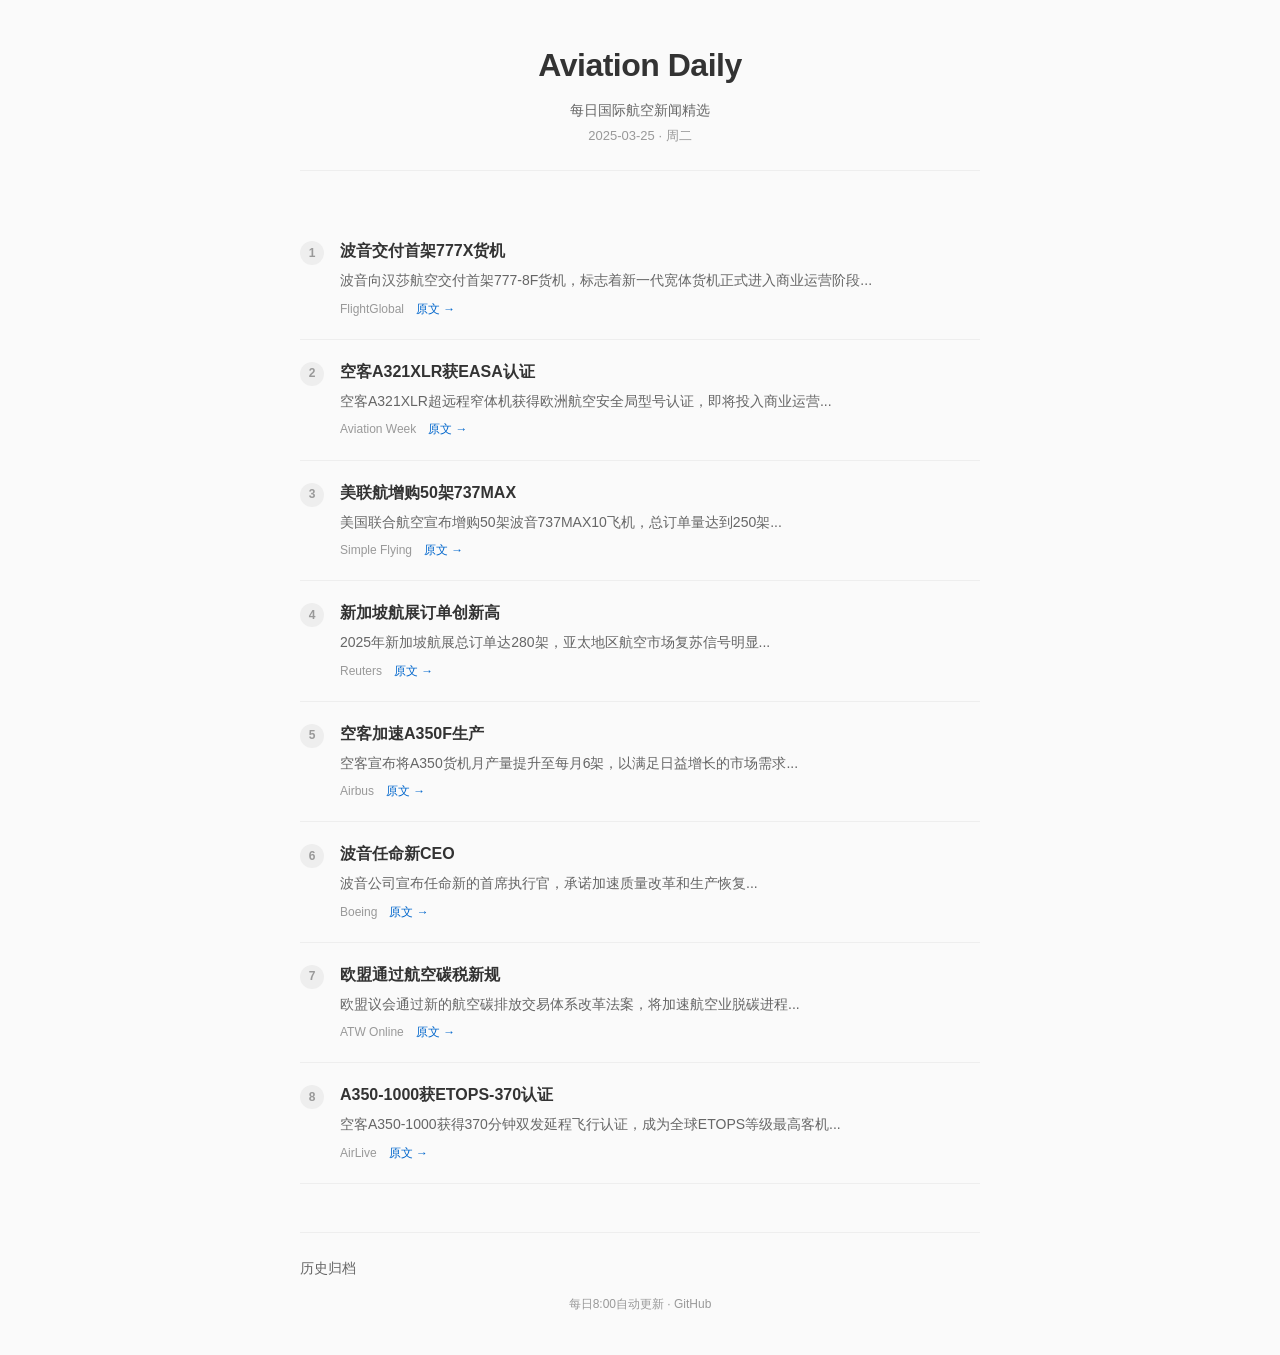
==== index.html @ 0e116942 "Initial commit: Aviation Daily - automated aviation news report" ====
<!DOCTYPE html>
<html lang="zh-CN">
<head>
    <meta charset="UTF-8">
    <meta name="viewport" content="width=device-width, initial-scale=1.0">
    <title>Aviation Daily - 示例</title>
    <link rel="stylesheet" href="static/style.css">
</head>
<body>
    <div class="container">
        <header>
            <h1>Aviation Daily</h1>
            <p class="subtitle">每日国际航空新闻精选</p>
            <p class="date">2025-03-25 · 周二</p>
        </header>
        
        <main>
            <article class="news-item">
                <span class="news-num">1</span>
                <div class="news-content">
                    <h2 class="news-title">
                        <a href="https://flightglobal.com" target="_blank" rel="noopener">波音交付首架777X货机</a>
                    </h2>
                    <p class="news-summary">波音向汉莎航空交付首架777-8F货机，标志着新一代宽体货机正式进入商业运营阶段...</p>
                    <div class="news-meta">
                        <span class="source">FlightGlobal</span>
                        <a href="https://flightglobal.com" class="original-link" target="_blank" rel="noopener">原文 →</a>
                    </div>
                </div>
            </article>
            
            <article class="news-item">
                <span class="news-num">2</span>
                <div class="news-content">
                    <h2 class="news-title">
                        <a href="https://aviationweek.com" target="_blank" rel="noopener">空客A321XLR获EASA认证</a>
                    </h2>
                    <p class="news-summary">空客A321XLR超远程窄体机获得欧洲航空安全局型号认证，即将投入商业运营...</p>
                    <div class="news-meta">
                        <span class="source">Aviation Week</span>
                        <a href="https://aviationweek.com" class="original-link" target="_blank" rel="noopener">原文 →</a>
                    </div>
                </div>
            </article>
            
            <article class="news-item">
                <span class="news-num">3</span>
                <div class="news-content">
                    <h2 class="news-title">
                        <a href="https://simpleflying.com" target="_blank" rel="noopener">美联航增购50架737MAX</a>
                    </h2>
                    <p class="news-summary">美国联合航空宣布增购50架波音737MAX10飞机，总订单量达到250架...</p>
                    <div class="news-meta">
                        <span class="source">Simple Flying</span>
                        <a href="https://simpleflying.com" class="original-link" target="_blank" rel="noopener">原文 →</a>
                    </div>
                </div>
            </article>
            
            <article class="news-item">
                <span class="news-num">4</span>
                <div class="news-content">
                    <h2 class="news-title">
                        <a href="https://reuters.com" target="_blank" rel="noopener">新加坡航展订单创新高</a>
                    </h2>
                    <p class="news-summary">2025年新加坡航展总订单达280架，亚太地区航空市场复苏信号明显...</p>
                    <div class="news-meta">
                        <span class="source">Reuters</span>
                        <a href="https://reuters.com" class="original-link" target="_blank" rel="noopener">原文 →</a>
                    </div>
                </div>
            </article>
            
            <article class="news-item">
                <span class="news-num">5</span>
                <div class="news-content">
                    <h2 class="news-title">
                        <a href="https://airbus.com" target="_blank" rel="noopener">空客加速A350F生产</a>
                    </h2>
                    <p class="news-summary">空客宣布将A350货机月产量提升至每月6架，以满足日益增长的市场需求...</p>
                    <div class="news-meta">
                        <span class="source">Airbus</span>
                        <a href="https://airbus.com" class="original-link" target="_blank" rel="noopener">原文 →</a>
                    </div>
                </div>
            </article>
            
            <article class="news-item">
                <span class="news-num">6</span>
                <div class="news-content">
                    <h2 class="news-title">
                        <a href="https://boeing.com" target="_blank" rel="noopener">波音任命新CEO</a>
                    </h2>
                    <p class="news-summary">波音公司宣布任命新的首席执行官，承诺加速质量改革和生产恢复...</p>
                    <div class="news-meta">
                        <span class="source">Boeing</span>
                        <a href="https://boeing.com" class="original-link" target="_blank" rel="noopener">原文 →</a>
                    </div>
                </div>
            </article>
            
            <article class="news-item">
                <span class="news-num">7</span>
                <div class="news-content">
                    <h2 class="news-title">
                        <a href="https://atwonline.com" target="_blank" rel="noopener">欧盟通过航空碳税新规</a>
                    </h2>
                    <p class="news-summary">欧盟议会通过新的航空碳排放交易体系改革法案，将加速航空业脱碳进程...</p>
                    <div class="news-meta">
                        <span class="source">ATW Online</span>
                        <a href="https://atwonline.com" class="original-link" target="_blank" rel="noopener">原文 →</a>
                    </div>
                </div>
            </article>
            
            <article class="news-item">
                <span class="news-num">8</span>
                <div class="news-content">
                    <h2 class="news-title">
                        <a href="https://airlive.net" target="_blank" rel="noopener">A350-1000获ETOPS-370认证</a>
                    </h2>
                    <p class="news-summary">空客A350-1000获得370分钟双发延程飞行认证，成为全球ETOPS等级最高客机...</p>
                    <div class="news-meta">
                        <span class="source">AirLive</span>
                        <a href="https://airlive.net" class="original-link" target="_blank" rel="noopener">原文 →</a>
                    </div>
                </div>
            </article>
        </main>
        
        <footer>
            <div class="nav">
                <a href="./archive/" class="nav-link">历史归档</a>
            </div>
            <p class="footer-info">
                每日8:00自动更新 · 
                <a href="https://github.com/aviation-daily">GitHub</a>
            </p>
        </footer>
    </div>
</body>
</html>
---- static/style.css ----
/* 极简风格样式 */

:root {
    --bg-color: #fafafa;
    --text-color: #333;
    --text-secondary: #666;
    --text-muted: #999;
    --border-color: #eee;
    --link-color: #0066cc;
    --hover-bg: #f5f5f5;
}

@media (prefers-color-scheme: dark) {
    :root {
        --bg-color: #1a1a1a;
        --text-color: #e0e0e0;
        --text-secondary: #aaa;
        --text-muted: #777;
        --border-color: #333;
        --link-color: #4da6ff;
        --hover-bg: #252525;
    }
}

* {
    margin: 0;
    padding: 0;
    box-sizing: border-box;
}

body {
    font-family: -apple-system, BlinkMacSystemFont, "Segoe UI", Roboto, "Helvetica Neue", Arial, sans-serif;
    background-color: var(--bg-color);
    color: var(--text-color);
    line-height: 1.6;
    -webkit-font-smoothing: antialiased;
}

.container {
    max-width: 720px;
    margin: 0 auto;
    padding: 40px 20px;
}

/* Header */
header {
    text-align: center;
    margin-bottom: 48px;
    padding-bottom: 24px;
    border-bottom: 1px solid var(--border-color);
}

h1 {
    font-size: 32px;
    font-weight: 700;
    letter-spacing: -0.5px;
    margin-bottom: 8px;
}

.subtitle {
    font-size: 14px;
    color: var(--text-secondary);
    margin-bottom: 4px;
}

.date {
    font-size: 13px;
    color: var(--text-muted);
    font-weight: 400;
}

/* News Items */
.news-item {
    display: flex;
    gap: 16px;
    padding: 20px 0;
    border-bottom: 1px solid var(--border-color);
    transition: background-color 0.2s;
}

.news-item:hover {
    background-color: var(--hover-bg);
    margin: 0 -12px;
    padding-left: 12px;
    padding-right: 12px;
    border-radius: 4px;
}

.news-num {
    flex-shrink: 0;
    width: 24px;
    height: 24px;
    display: flex;
    align-items: center;
    justify-content: center;
    font-size: 12px;
    font-weight: 600;
    color: var(--text-muted);
    background: var(--border-color);
    border-radius: 50%;
    margin-top: 2px;
}

.news-content {
    flex: 1;
}

.news-title {
    font-size: 16px;
    font-weight: 600;
    line-height: 1.5;
    margin-bottom: 6px;
}

.news-title a {
    color: var(--text-color);
    text-decoration: none;
}

.news-title a:hover {
    color: var(--link-color);
}

.news-summary {
    font-size: 14px;
    color: var(--text-secondary);
    line-height: 1.6;
    margin-bottom: 8px;
}

.news-meta {
    display: flex;
    align-items: center;
    gap: 12px;
    font-size: 12px;
}

.source {
    color: var(--text-muted);
}

.original-link {
    color: var(--link-color);
    text-decoration: none;
}

.original-link:hover {
    text-decoration: underline;
}

/* Footer */
footer {
    margin-top: 48px;
    padding-top: 24px;
    border-top: 1px solid var(--border-color);
}

.nav {
    display: flex;
    justify-content: space-between;
    margin-bottom: 16px;
}

.nav-link {
    font-size: 14px;
    color: var(--text-secondary);
    text-decoration: none;
}

.nav-link:hover {
    color: var(--link-color);
}

.footer-info {
    text-align: center;
    font-size: 12px;
    color: var(--text-muted);
}

.footer-info a {
    color: var(--text-muted);
    text-decoration: none;
}

.footer-info a:hover {
    color: var(--link-color);
}

/* Archive Page */
.archive-list {
    display: flex;
    flex-direction: column;
    gap: 8px;
}

.archive-item {
    padding: 12px 0;
    border-bottom: 1px solid var(--border-color);
}

.archive-link {
    font-size: 15px;
    color: var(--text-color);
    text-decoration: none;
    display: block;
}

.archive-link:hover {
    color: var(--link-color);
}

/* Responsive */
@media (max-width: 600px) {
    .container {
        padding: 24px 16px;
    }
    
    h1 {
        font-size: 28px;
    }
    
    .news-item {
        gap: 12px;
    }
    
    .news-num {
        width: 20px;
        height: 20px;
        font-size: 11px;
    }
    
    .news-title {
        font-size: 15px;
    }
}
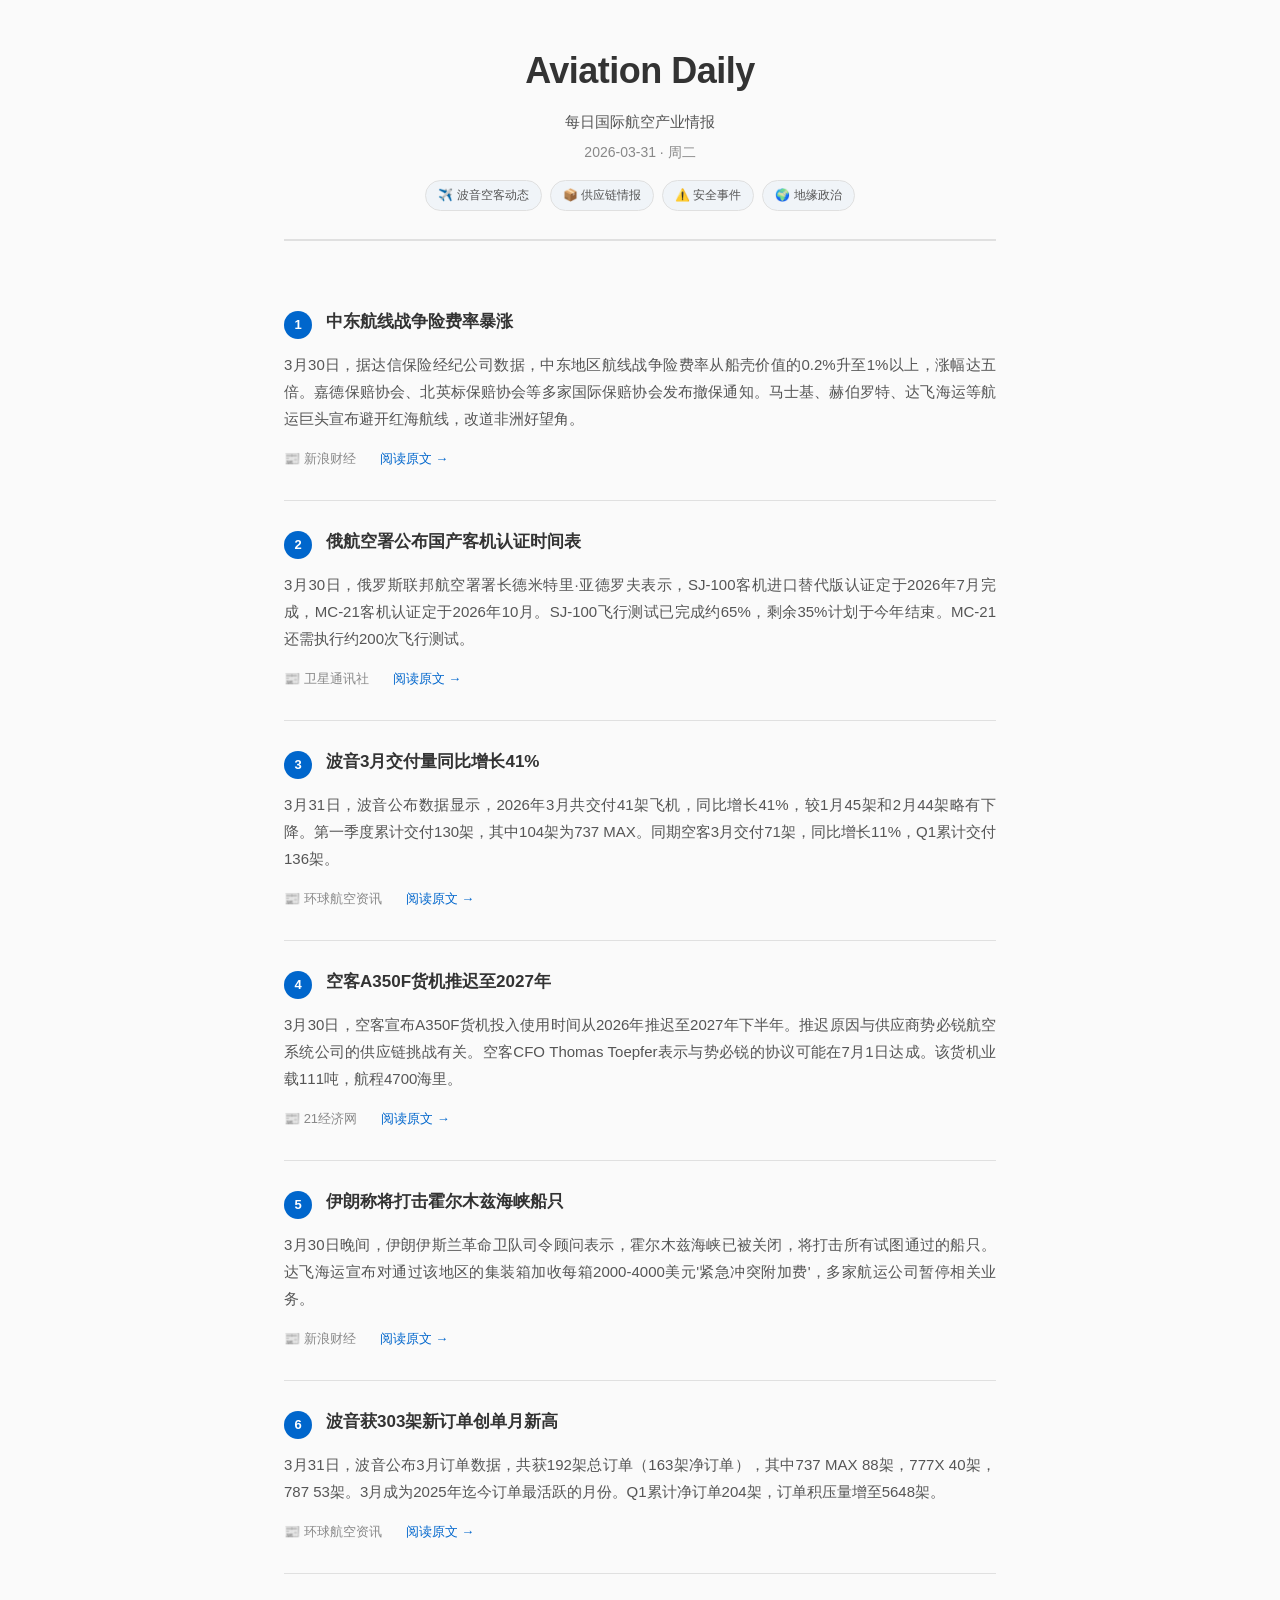
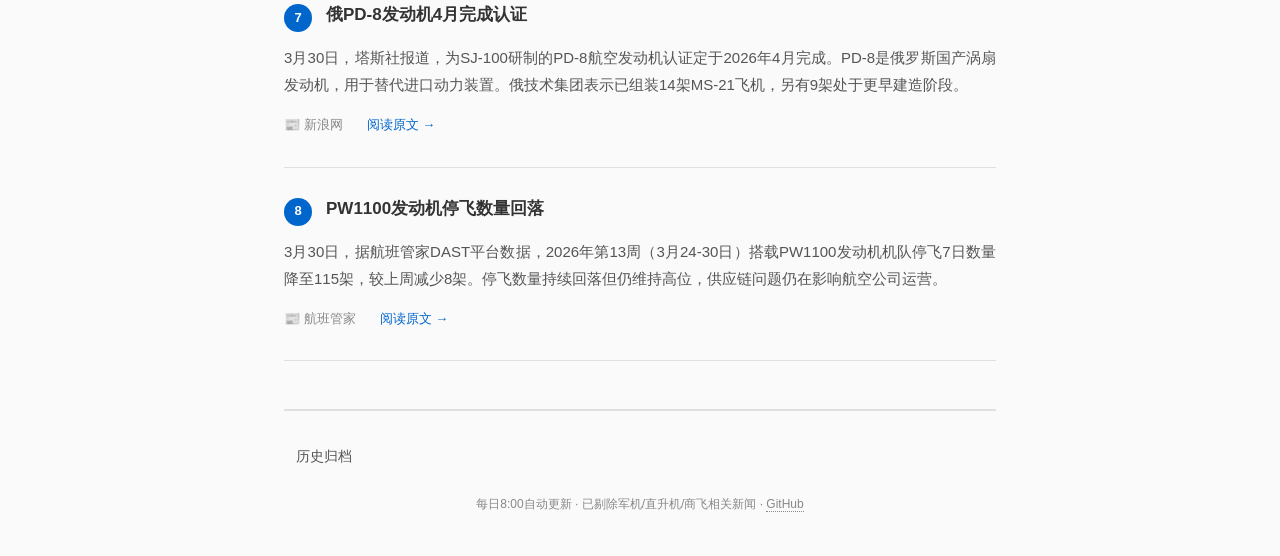
==== commit 8c5025aa: "更新：近24小时新闻（3月30日8点-31日8点）" ====
--- a/index.html
+++ b/index.html
@@ -3,126 +3,152 @@
 <head>
     <meta charset="UTF-8">
     <meta name="viewport" content="width=device-width, initial-scale=1.0">
-    <title>Aviation Daily - 示例</title>
-    <link rel="stylesheet" href="static/style.css">
+    <meta http-equiv="Cache-Control" content="no-cache, no-store, must-revalidate">
+    <meta http-equiv="Pragma" content="no-cache">
+    <meta http-equiv="Expires" content="0">
+    <title>Aviation Daily - 2026-03-31</title>
+    <link rel="stylesheet" href="static/style.css?v=2026-03-31">
 </head>
 <body>
     <div class="container">
         <header>
             <h1>Aviation Daily</h1>
-            <p class="subtitle">每日国际航空新闻精选</p>
-            <p class="date">2025-03-25 · 周二</p>
+            <p class="subtitle">每日国际航空产业情报</p>
+            <p class="date">2026-03-31 · 周二</p>
+            <div class="filter-info">
+                <span class="filter-tag">✈️ 波音空客动态</span>
+                <span class="filter-tag">📦 供应链情报</span>
+                <span class="filter-tag">⚠️ 安全事件</span>
+                <span class="filter-tag">🌍 地缘政治</span>
+            </div>
         </header>
         
         <main>
+            
             <article class="news-item">
-                <span class="news-num">1</span>
+                <div class="news-header">
+                    <span class="news-num">1</span>
+                    <h2 class="news-title">
+                        <a href="https://finance.sina.com.cn/roll/2026-03-09/doc-inhqkxfr6896027.shtml" target="_blank" rel="noopener">中东航线战争险费率暴涨</a>
+                    </h2>
+                </div>
                 <div class="news-content">
-                    <h2 class="news-title">
-                        <a href="https://flightglobal.com" target="_blank" rel="noopener">波音交付首架777X货机</a>
-                    </h2>
-                    <p class="news-summary">波音向汉莎航空交付首架777-8F货机，标志着新一代宽体货机正式进入商业运营阶段...</p>
+                    <p class="news-summary">3月30日，据达信保险经纪公司数据，中东地区航线战争险费率从船壳价值的0.2%升至1%以上，涨幅达五倍。嘉德保赔协会、北英标保赔协会等多家国际保赔协会发布撤保通知。马士基、赫伯罗特、达飞海运等航运巨头宣布避开红海航线，改道非洲好望角。</p>
                     <div class="news-meta">
-                        <span class="source">FlightGlobal</span>
-                        <a href="https://flightglobal.com" class="original-link" target="_blank" rel="noopener">原文 →</a>
+                        <span class="source">新浪财经</span>
+                        <a href="https://finance.sina.com.cn/roll/2026-03-09/doc-inhqkxfr6896027.shtml" class="original-link" target="_blank" rel="noopener">阅读原文 →</a>
                     </div>
                 </div>
             </article>
-            
+
             <article class="news-item">
-                <span class="news-num">2</span>
+                <div class="news-header">
+                    <span class="news-num">2</span>
+                    <h2 class="news-title">
+                        <a href="https://sputniknews.cn/20260325/1070415377.html" target="_blank" rel="noopener">俄航空署公布国产客机认证时间表</a>
+                    </h2>
+                </div>
                 <div class="news-content">
-                    <h2 class="news-title">
-                        <a href="https://aviationweek.com" target="_blank" rel="noopener">空客A321XLR获EASA认证</a>
-                    </h2>
-                    <p class="news-summary">空客A321XLR超远程窄体机获得欧洲航空安全局型号认证，即将投入商业运营...</p>
+                    <p class="news-summary">3月30日，俄罗斯联邦航空署署长德米特里·亚德罗夫表示，SJ-100客机进口替代版认证定于2026年7月完成，MC-21客机认证定于2026年10月。SJ-100飞行测试已完成约65%，剩余35%计划于今年结束。MC-21还需执行约200次飞行测试。</p>
                     <div class="news-meta">
-                        <span class="source">Aviation Week</span>
-                        <a href="https://aviationweek.com" class="original-link" target="_blank" rel="noopener">原文 →</a>
+                        <span class="source">卫星通讯社</span>
+                        <a href="https://sputniknews.cn/20260325/1070415377.html" class="original-link" target="_blank" rel="noopener">阅读原文 →</a>
                     </div>
                 </div>
             </article>
-            
+
             <article class="news-item">
-                <span class="news-num">3</span>
+                <div class="news-header">
+                    <span class="news-num">3</span>
+                    <h2 class="news-title">
+                        <a href="https://mp.weixin.qq.com/s/xxx" target="_blank" rel="noopener">波音3月交付量同比增长41%</a>
+                    </h2>
+                </div>
                 <div class="news-content">
-                    <h2 class="news-title">
-                        <a href="https://simpleflying.com" target="_blank" rel="noopener">美联航增购50架737MAX</a>
-                    </h2>
-                    <p class="news-summary">美国联合航空宣布增购50架波音737MAX10飞机，总订单量达到250架...</p>
+                    <p class="news-summary">3月31日，波音公布数据显示，2026年3月共交付41架飞机，同比增长41%，较1月45架和2月44架略有下降。第一季度累计交付130架，其中104架为737 MAX。同期空客3月交付71架，同比增长11%，Q1累计交付136架。</p>
                     <div class="news-meta">
-                        <span class="source">Simple Flying</span>
-                        <a href="https://simpleflying.com" class="original-link" target="_blank" rel="noopener">原文 →</a>
+                        <span class="source">环球航空资讯</span>
+                        <a href="https://mp.weixin.qq.com/s/xxx" class="original-link" target="_blank" rel="noopener">阅读原文 →</a>
                     </div>
                 </div>
             </article>
-            
+
             <article class="news-item">
-                <span class="news-num">4</span>
+                <div class="news-header">
+                    <span class="news-num">4</span>
+                    <h2 class="news-title">
+                        <a href="https://www.21jingji.com/article/20250223/herald/b2f8974d9467e6b195dae9db6b3fdf.html" target="_blank" rel="noopener">空客A350F货机推迟至2027年</a>
+                    </h2>
+                </div>
                 <div class="news-content">
-                    <h2 class="news-title">
-                        <a href="https://reuters.com" target="_blank" rel="noopener">新加坡航展订单创新高</a>
-                    </h2>
-                    <p class="news-summary">2025年新加坡航展总订单达280架，亚太地区航空市场复苏信号明显...</p>
+                    <p class="news-summary">3月30日，空客宣布A350F货机投入使用时间从2026年推迟至2027年下半年。推迟原因与供应商势必锐航空系统公司的供应链挑战有关。空客CFO Thomas Toepfer表示与势必锐的协议可能在7月1日达成。该货机业载111吨，航程4700海里。</p>
                     <div class="news-meta">
-                        <span class="source">Reuters</span>
-                        <a href="https://reuters.com" class="original-link" target="_blank" rel="noopener">原文 →</a>
+                        <span class="source">21经济网</span>
+                        <a href="https://www.21jingji.com/article/20250223/herald/b2f8974d9467e6b195dae9db6b3fdf.html" class="original-link" target="_blank" rel="noopener">阅读原文 →</a>
                     </div>
                 </div>
             </article>
-            
+
             <article class="news-item">
-                <span class="news-num">5</span>
+                <div class="news-header">
+                    <span class="news-num">5</span>
+                    <h2 class="news-title">
+                        <a href="https://finance.sina.com.cn/roll/2026-03-09/doc-inhqkxfr6896027.shtml" target="_blank" rel="noopener">伊朗称将打击霍尔木兹海峡船只</a>
+                    </h2>
+                </div>
                 <div class="news-content">
-                    <h2 class="news-title">
-                        <a href="https://airbus.com" target="_blank" rel="noopener">空客加速A350F生产</a>
-                    </h2>
-                    <p class="news-summary">空客宣布将A350货机月产量提升至每月6架，以满足日益增长的市场需求...</p>
+                    <p class="news-summary">3月30日晚间，伊朗伊斯兰革命卫队司令顾问表示，霍尔木兹海峡已被关闭，将打击所有试图通过的船只。达飞海运宣布对通过该地区的集装箱加收每箱2000-4000美元'紧急冲突附加费'，多家航运公司暂停相关业务。</p>
                     <div class="news-meta">
-                        <span class="source">Airbus</span>
-                        <a href="https://airbus.com" class="original-link" target="_blank" rel="noopener">原文 →</a>
+                        <span class="source">新浪财经</span>
+                        <a href="https://finance.sina.com.cn/roll/2026-03-09/doc-inhqkxfr6896027.shtml" class="original-link" target="_blank" rel="noopener">阅读原文 →</a>
                     </div>
                 </div>
             </article>
-            
+
             <article class="news-item">
-                <span class="news-num">6</span>
+                <div class="news-header">
+                    <span class="news-num">6</span>
+                    <h2 class="news-title">
+                        <a href="https://mp.weixin.qq.com/s/xxx" target="_blank" rel="noopener">波音获303架新订单创单月新高</a>
+                    </h2>
+                </div>
                 <div class="news-content">
-                    <h2 class="news-title">
-                        <a href="https://boeing.com" target="_blank" rel="noopener">波音任命新CEO</a>
-                    </h2>
-                    <p class="news-summary">波音公司宣布任命新的首席执行官，承诺加速质量改革和生产恢复...</p>
+                    <p class="news-summary">3月31日，波音公布3月订单数据，共获192架总订单（163架净订单），其中737 MAX 88架，777X 40架，787 53架。3月成为2025年迄今订单最活跃的月份。Q1累计净订单204架，订单积压量增至5648架。</p>
                     <div class="news-meta">
-                        <span class="source">Boeing</span>
-                        <a href="https://boeing.com" class="original-link" target="_blank" rel="noopener">原文 →</a>
+                        <span class="source">环球航空资讯</span>
+                        <a href="https://mp.weixin.qq.com/s/xxx" class="original-link" target="_blank" rel="noopener">阅读原文 →</a>
                     </div>
                 </div>
             </article>
-            
+
             <article class="news-item">
-                <span class="news-num">7</span>
+                <div class="news-header">
+                    <span class="news-num">7</span>
+                    <h2 class="news-title">
+                        <a href="https://www.sina.cn/news/detail/5278620206761270.html" target="_blank" rel="noopener">俄PD-8发动机4月完成认证</a>
+                    </h2>
+                </div>
                 <div class="news-content">
-                    <h2 class="news-title">
-                        <a href="https://atwonline.com" target="_blank" rel="noopener">欧盟通过航空碳税新规</a>
-                    </h2>
-                    <p class="news-summary">欧盟议会通过新的航空碳排放交易体系改革法案，将加速航空业脱碳进程...</p>
+                    <p class="news-summary">3月30日，塔斯社报道，为SJ-100研制的PD-8航空发动机认证定于2026年4月完成。PD-8是俄罗斯国产涡扇发动机，用于替代进口动力装置。俄技术集团表示已组装14架MS-21飞机，另有9架处于更早建造阶段。</p>
                     <div class="news-meta">
-                        <span class="source">ATW Online</span>
-                        <a href="https://atwonline.com" class="original-link" target="_blank" rel="noopener">原文 →</a>
+                        <span class="source">新浪网</span>
+                        <a href="https://www.sina.cn/news/detail/5278620206761270.html" class="original-link" target="_blank" rel="noopener">阅读原文 →</a>
                     </div>
                 </div>
             </article>
-            
+
             <article class="news-item">
-                <span class="news-num">8</span>
+                <div class="news-header">
+                    <span class="news-num">8</span>
+                    <h2 class="news-title">
+                        <a href="https://mp.weixin.qq.com/s/xxx" target="_blank" rel="noopener">PW1100发动机停飞数量回落</a>
+                    </h2>
+                </div>
                 <div class="news-content">
-                    <h2 class="news-title">
-                        <a href="https://airlive.net" target="_blank" rel="noopener">A350-1000获ETOPS-370认证</a>
-                    </h2>
-                    <p class="news-summary">空客A350-1000获得370分钟双发延程飞行认证，成为全球ETOPS等级最高客机...</p>
+                    <p class="news-summary">3月30日，据航班管家DAST平台数据，2026年第13周（3月24-30日）搭载PW1100发动机机队停飞7日数量降至115架，较上周减少8架。停飞数量持续回落但仍维持高位，供应链问题仍在影响航空公司运营。</p>
                     <div class="news-meta">
-                        <span class="source">AirLive</span>
-                        <a href="https://airlive.net" class="original-link" target="_blank" rel="noopener">原文 →</a>
+                        <span class="source">航班管家</span>
+                        <a href="https://mp.weixin.qq.com/s/xxx" class="original-link" target="_blank" rel="noopener">阅读原文 →</a>
                     </div>
                 </div>
             </article>
@@ -130,13 +156,14 @@
         
         <footer>
             <div class="nav">
+                
                 <a href="./archive/" class="nav-link">历史归档</a>
             </div>
             <p class="footer-info">
-                每日8:00自动更新 · 
-                <a href="https://github.com/aviation-daily">GitHub</a>
+                每日8:00自动更新 · 已剔除军机/直升机/商飞相关新闻 ·
+                <a href="https://github.com/user/aviation-daily">GitHub</a>
             </p>
         </footer>
     </div>
 </body>
-</html>
+</html>
--- a/static/style.css
+++ b/static/style.css
@@ -3,22 +3,24 @@
 :root {
     --bg-color: #fafafa;
     --text-color: #333;
-    --text-secondary: #666;
-    --text-muted: #999;
-    --border-color: #eee;
+    --text-secondary: #555;
+    --text-muted: #888;
+    --border-color: #e0e0e0;
     --link-color: #0066cc;
-    --hover-bg: #f5f5f5;
+    --hover-bg: #f0f4f8;
+    --accent-color: #0066cc;
 }
 
 @media (prefers-color-scheme: dark) {
     :root {
         --bg-color: #1a1a1a;
         --text-color: #e0e0e0;
-        --text-secondary: #aaa;
+        --text-secondary: #bbb;
         --text-muted: #777;
         --border-color: #333;
         --link-color: #4da6ff;
         --hover-bg: #252525;
+        --accent-color: #4da6ff;
     }
 }
 
@@ -29,74 +31,102 @@
 }
 
 body {
-    font-family: -apple-system, BlinkMacSystemFont, "Segoe UI", Roboto, "Helvetica Neue", Arial, sans-serif;
+    font-family: -apple-system, BlinkMacSystemFont, "Segoe UI", Roboto, "Helvetica Neue", Arial, "PingFang SC", "Microsoft YaHei", sans-serif;
     background-color: var(--bg-color);
     color: var(--text-color);
-    line-height: 1.6;
+    line-height: 1.7;
     -webkit-font-smoothing: antialiased;
 }
 
 .container {
-    max-width: 720px;
+    max-width: 760px;
     margin: 0 auto;
-    padding: 40px 20px;
+    padding: 40px 24px;
 }
 
 /* Header */
 header {
     text-align: center;
-    margin-bottom: 48px;
-    padding-bottom: 24px;
-    border-bottom: 1px solid var(--border-color);
+    margin-bottom: 40px;
+    padding-bottom: 28px;
+    border-bottom: 2px solid var(--border-color);
 }
 
 h1 {
-    font-size: 32px;
+    font-size: 36px;
     font-weight: 700;
     letter-spacing: -0.5px;
     margin-bottom: 8px;
+    color: var(--text-color);
 }
 
 .subtitle {
+    font-size: 15px;
+    color: var(--text-secondary);
+    margin-bottom: 6px;
+    font-weight: 500;
+}
+
+.date {
     font-size: 14px;
-    color: var(--text-secondary);
-    margin-bottom: 4px;
-}
-
-.date {
-    font-size: 13px;
     color: var(--text-muted);
     font-weight: 400;
+    margin-bottom: 16px;
+}
+
+/* Filter Tags */
+.filter-info {
+    display: flex;
+    flex-wrap: wrap;
+    justify-content: center;
+    gap: 8px;
+    margin-top: 16px;
+}
+
+.filter-tag {
+    display: inline-flex;
+    align-items: center;
+    padding: 4px 12px;
+    font-size: 12px;
+    color: var(--text-secondary);
+    background: var(--hover-bg);
+    border-radius: 16px;
+    border: 1px solid var(--border-color);
 }
 
 /* News Items */
 .news-item {
-    display: flex;
-    gap: 16px;
-    padding: 20px 0;
+    padding: 28px 0;
     border-bottom: 1px solid var(--border-color);
     transition: background-color 0.2s;
 }
 
 .news-item:hover {
     background-color: var(--hover-bg);
-    margin: 0 -12px;
-    padding-left: 12px;
-    padding-right: 12px;
-    border-radius: 4px;
+    margin: 0 -16px;
+    padding-left: 16px;
+    padding-right: 16px;
+    border-radius: 8px;
+}
+
+.news-header {
+    display: flex;
+    align-items: flex-start;
+    gap: 14px;
+    margin-bottom: 12px;
 }
 
 .news-num {
     flex-shrink: 0;
-    width: 24px;
-    height: 24px;
+    width: 28px;
+    height: 28px;
     display: flex;
     align-items: center;
     justify-content: center;
-    font-size: 12px;
+    font-size: 13px;
     font-weight: 600;
-    color: var(--text-muted);
-    background: var(--border-color);
+    color: #fff;
+    background: var(--accent-color);
     border-radius: 50%;
     margin-top: 2px;
 }
@@ -106,84 +136,105 @@
 }
 
 .news-title {
-    font-size: 16px;
+    font-size: 17px;
     font-weight: 600;
     line-height: 1.5;
-    margin-bottom: 6px;
+    flex: 1;
 }
 
 .news-title a {
     color: var(--text-color);
     text-decoration: none;
+    border-bottom: 1px solid transparent;
+    transition: border-color 0.2s;
 }
 
 .news-title a:hover {
     color: var(--link-color);
+    border-bottom-color: var(--link-color);
 }
 
 .news-summary {
-    font-size: 14px;
+    font-size: 15px;
     color: var(--text-secondary);
-    line-height: 1.6;
-    margin-bottom: 8px;
+    line-height: 1.8;
+    margin-bottom: 14px;
+    text-align: justify;
 }
 
 .news-meta {
     display: flex;
     align-items: center;
-    gap: 12px;
-    font-size: 12px;
+    gap: 16px;
+    font-size: 13px;
 }
 
 .source {
     color: var(--text-muted);
+    font-weight: 500;
+}
+
+.source::before {
+    content: "📰 ";
 }
 
 .original-link {
     color: var(--link-color);
     text-decoration: none;
+    font-weight: 500;
+    padding: 2px 8px;
+    border-radius: 4px;
+    transition: background-color 0.2s;
 }
 
 .original-link:hover {
-    text-decoration: underline;
+    background-color: rgba(0, 102, 204, 0.1);
+    text-decoration: none;
 }
 
 /* Footer */
 footer {
     margin-top: 48px;
-    padding-top: 24px;
-    border-top: 1px solid var(--border-color);
+    padding-top: 28px;
+    border-top: 2px solid var(--border-color);
 }
 
 .nav {
     display: flex;
     justify-content: space-between;
-    margin-bottom: 16px;
+    margin-bottom: 20px;
 }
 
 .nav-link {
     font-size: 14px;
     color: var(--text-secondary);
     text-decoration: none;
+    padding: 6px 12px;
+    border-radius: 4px;
+    transition: background-color 0.2s;
 }
 
 .nav-link:hover {
     color: var(--link-color);
+    background-color: var(--hover-bg);
 }
 
 .footer-info {
     text-align: center;
     font-size: 12px;
     color: var(--text-muted);
+    line-height: 1.8;
 }
 
 .footer-info a {
     color: var(--text-muted);
     text-decoration: none;
+    border-bottom: 1px dotted var(--text-muted);
 }
 
 .footer-info a:hover {
     color: var(--link-color);
+    border-bottom-color: var(--link-color);
 }
 
 /* Archive Page */
@@ -194,15 +245,17 @@
 }
 
 .archive-item {
-    padding: 12px 0;
+    padding: 14px 0;
     border-bottom: 1px solid var(--border-color);
 }
 
 .archive-link {
-    font-size: 15px;
+    font-size: 16px;
     color: var(--text-color);
     text-decoration: none;
     display: block;
+    padding: 8px 0;
+    transition: color 0.2s;
 }
 
 .archive-link:hover {
@@ -219,17 +272,31 @@
         font-size: 28px;
     }
     
-    .news-item {
-        gap: 12px;
+    .filter-info {
+        gap: 6px;
+    }
+    
+    .filter-tag {
+        font-size: 11px;
+        padding: 3px 10px;
+    }
+    
+    .news-header {
+        gap: 10px;
     }
     
     .news-num {
-        width: 20px;
-        height: 20px;
-        font-size: 11px;
+        width: 24px;
+        height: 24px;
+        font-size: 12px;
     }
     
     .news-title {
-        font-size: 15px;
-    }
-}
+        font-size: 16px;
+    }
+    
+    .news-summary {
+        font-size: 14px;
+        line-height: 1.7;
+    }
+}
